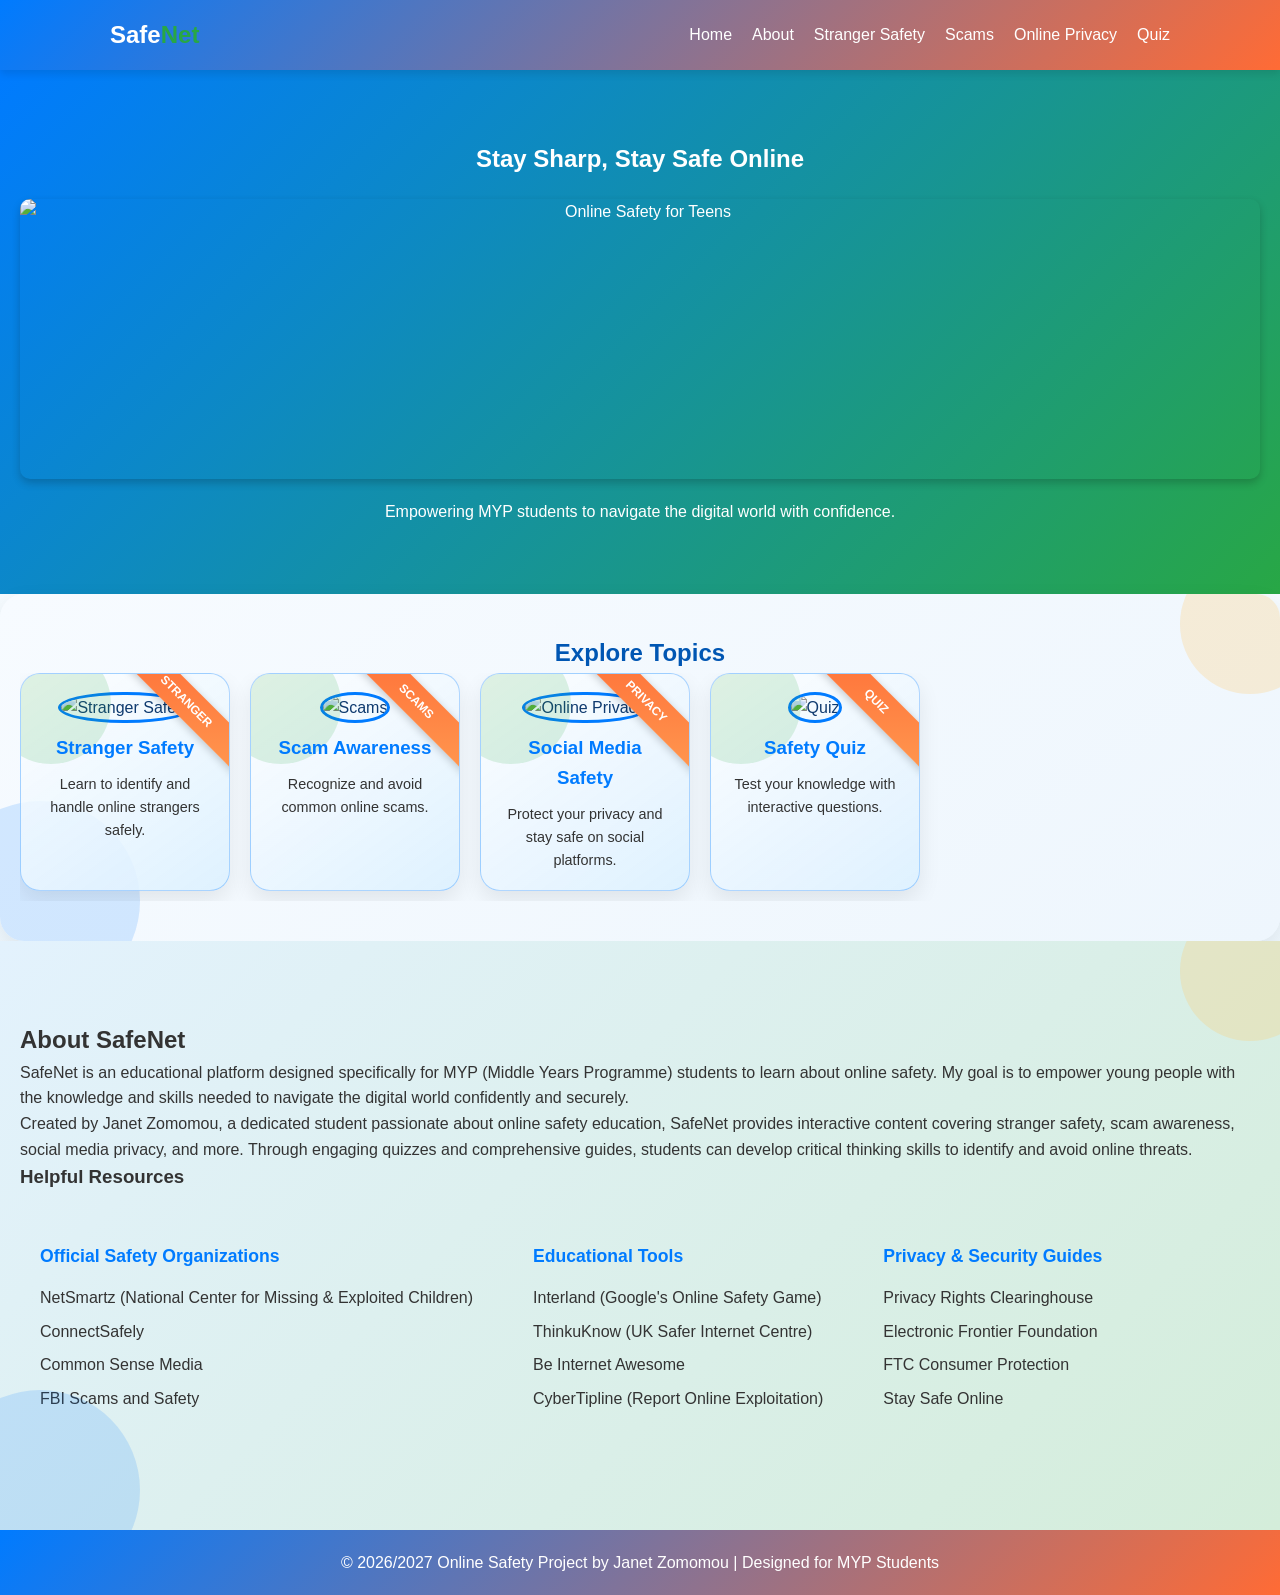
==== index.html @ 53912ee2 "Add files via upload" ====
<!DOCTYPE html>
<html lang="en">
<head>
    <meta charset="UTF-8">
    <meta name="viewport" content="width=device-width, initial-scale=1.0">
    <title>SafeNet | Online Safety for Teens</title>
    <link rel="stylesheet" href="style.css">
</head>
<body>

    <header>
        <nav class="navbar">
            <div class="logo">Safe<span>Net</span></div>
            <ul class="nav-links">
                <li><a href="index.html">Home</a></li>
                <li><a href="index.html#about">About</a></li>
                <li><a href="stranger.html">Stranger Safety</a></li>
                <li><a href="scams.html">Scams</a></li>
                <li><a href="social.html">Online Privacy</a></li>
                <li><a href="quiz.html">Quiz</a></li>
            </ul>
        </nav>
    </header>

    <main>
        <section id="home" class="hero fade-in">
            <h1>Stay Sharp, Stay Safe Online</h1>
            <img src="https://images.unsplash.com/photo-1516321318423-f06f85e504b3?ixlib=rb-4.0.3&auto=format&fit=crop&w=1400&q=80" alt="Online Safety for Teens" style="width: 100%; height: 280px; object-fit: cover; border-radius: 10px; margin: 20px auto; display: block; box-shadow: 0 4px 8px rgba(0,0,0,0.2);">
            <p>Empowering MYP students to navigate the digital world with confidence.</p>
        </section>

        <section class="topics-section">
            <h2>Explore Topics</h2>
            <div class="topic-cards">
                <a href="stranger.html" class="card stranger">
                    <img src="https://images.unsplash.com/photo-1557804506-669a67965ba0?ixlib=rb-4.0.3&auto=format&fit=crop&w=100&q=80" alt="Stranger Safety">
                    <h3>Stranger Safety</h3>
                    <p>Learn to identify and handle online strangers safely.</p>
                </a>
                <a href="scams.html" class="card scams">
                    <img src="https://images.unsplash.com/photo-1554224155-6726b3ff858f?ixlib=rb-4.0.3&auto=format&fit=crop&w=100&q=80" alt="Scams">
                    <h3>Scam Awareness</h3>
                    <p>Recognize and avoid common online scams.</p>
                </a>
                <a href="social.html" class="card social">
                    <img src="https://images.unsplash.com/photo-1611224923853-80b023f02d71?ixlib=rb-4.0.3&auto=format&fit=crop&w=100&q=80" alt="Online Privacy">
                    <h3>Social Media Safety</h3>
                    <p>Protect your privacy and stay safe on social platforms.</p>
                </a>
                <a href="quiz.html" class="card quiz">
                    <img src="https://images.unsplash.com/photo-1606092195730-5d7b9af1efc5?ixlib=rb-4.0.3&auto=format&fit=crop&w=100&q=80" alt="Quiz">
                    <h3>Safety Quiz</h3>
                    <p>Test your knowledge with interactive questions.</p>
                </a>
            </div>
        </section>

        <section id="about" class="content">
            <h2>About SafeNet</h2>
            <p>SafeNet is an educational platform designed specifically for MYP (Middle Years Programme) students to learn about online safety. My goal is to empower young people with the knowledge and skills needed to navigate the digital world confidently and securely.</p>
            <p>Created by Janet Zomomou, a dedicated student passionate about online safety education, SafeNet provides interactive content covering stranger safety, scam awareness, social media privacy, and more. Through engaging quizzes and comprehensive guides, students can develop critical thinking skills to identify and avoid online threats.</p>
            
            <h3>Helpful Resources</h3>
            <div class="resources-list">
                <div class="resource-item">
                    <h4>Official Safety Organizations</h4>
                    <ul>
                        <li><a href="https://www.netsmartz.org/" target="_blank">NetSmartz (National Center for Missing & Exploited Children)</a></li>
                        <li><a href="https://www.connectsafely.org/" target="_blank">ConnectSafely</a></li>
                        <li><a href="https://www.commonsensemedia.org/" target="_blank">Common Sense Media</a></li>
                        <li><a href="https://www.fbi.gov/scams-and-safety" target="_blank">FBI Scams and Safety</a></li>
                    </ul>
                </div>
                <div class="resource-item">
                    <h4>Educational Tools</h4>
                    <ul>
                        <li><a href="https://www.interland.com/" target="_blank">Interland (Google's Online Safety Game)</a></li>
                        <li><a href="https://www.thinkuknow.co.uk/" target="_blank">ThinkuKnow (UK Safer Internet Centre)</a></li>
                        <li><a href="https://www.beinternetawesome.withgoogle.com/" target="_blank">Be Internet Awesome</a></li>
                        <li><a href="https://www.cybertipline.org/" target="_blank">CyberTipline (Report Online Exploitation)</a></li>
                    </ul>
                </div>
                <div class="resource-item">
                    <h4>Privacy & Security Guides</h4>
                    <ul>
                        <li><a href="https://www.privacyrights.org/" target="_blank">Privacy Rights Clearinghouse</a></li>
                        <li><a href="https://www.eff.org/" target="_blank">Electronic Frontier Foundation</a></li>
                        <li><a href="https://www.consumer.ftc.gov/" target="_blank">FTC Consumer Protection</a></li>
                        <li><a href="https://www.staysafeonline.org/" target="_blank">Stay Safe Online</a></li>
                    </ul>
                </div>
            </div>
        </section>
    </main>

    <footer>
        <p>&copy; 2026/2027 Online Safety Project by Janet Zomomou | Designed for MYP Students</p>
    </footer>

    <script src="script.js"></script>
</body>
</html>
---- style.css ----
/* Variables for consistency */
:root {
    --primary-blue: #007bff;
    --secondary-green: #28a745;
    --accent-orange: #ff6b35;
    --bg-white: #ffffff;
    --text-dark: #333;
    --light-blue: #e3f2fd;
    --light-green: #d4edda;
}

* {
    margin: 0;
    padding: 0;
    box-sizing: border-box;
    scroll-behavior: smooth;
}

body {
    font-family: 'Segoe UI', Tahoma, Geneva, Verdana, sans-serif;
    line-height: 1.6;
    color: var(--text-dark);
    background: linear-gradient(to bottom, var(--bg-white), var(--light-blue));
}

/* Header & Nav */
header {
    background: linear-gradient(135deg, var(--primary-blue), var(--accent-orange));
    color: white;
    padding: 1rem 0;
    position: sticky;
    top: 0;
    z-index: 1000;
    box-shadow: 0 4px 8px rgba(0,0,0,0.1);
}

.navbar {
    display: flex;
    justify-content: space-between;
    align-items: center;
    max-width: 1100px;
    margin: 0 auto;
    padding: 0 20px;
}

.logo { font-size: 1.5rem; font-weight: bold; }
.logo span { color: var(--secondary-green); }

.nav-links {
    list-style: none;
    display: flex;
}

.nav-links li { margin-left: 20px; }
.nav-links a {
    color: white;
    text-decoration: none;
    transition: color 0.3s;
}

.nav-links a:hover { color: var(--accent-orange); }

/* Sections */
section {
    padding: 70px 20px;
    max-width: 100%;
    margin: 0;
}

.hero {
    text-align: center;
    background: linear-gradient(135deg, var(--primary-blue), var(--secondary-green));
    border-radius: 0;
    margin-top: 0;
    color: white;
    box-shadow: none;
}

.topics-section,
.content,
.quiz-section {
    background: linear-gradient(145deg, #f7fbff, #eef6fd); /* softer, less green */
    border-radius: 24px;
    padding: 60px 30px;
    box-shadow: 0 10px 24px rgba(0, 0, 0, 0.08);
    position: relative;
    overflow: hidden;
}

.topics-section::before,
.content::before,
.quiz-section::before {
    content: '';
    position: absolute;
    width: 140px;
    height: 140px;
    border-radius: 50%;
    background: rgba(255, 197, 102, 0.25);
    top: -40px;
    right: -40px;
    z-index: 0;
}

.topics-section::after,
.content::after,
.quiz-section::after {
    content: '';
    position: absolute;
    width: 200px;
    height: 200px;
    border-radius: 50%;
    background: rgba(0, 123, 255, 0.15);
    bottom: -60px;
    left: -60px;
    z-index: 0;
}

.topics-section h2, .content h1, .quiz-section h1 {
    color: #0056b3;
    position: relative;
    z-index: 1;
}


.btn {
    display: inline-block;
    background: linear-gradient(135deg, var(--accent-orange), var(--secondary-green));
    color: white;
    padding: 10px 25px;
    text-decoration: none;
    border-radius: 5px;
    margin-top: 20px;
    border: none;
    cursor: pointer;
    transition: transform 0.2s, box-shadow 0.3s;
    box-shadow: 0 4px 8px rgba(0,0,0,0.1);
}

.btn:hover {
    transform: scale(1.05);
    box-shadow: 0 8px 16px rgba(0,0,0,0.2);
}

/* Animations */
.fade-in {
    animation: fadeIn 1.5s ease-in;
}

.slide-in {
    animation: slideIn 1s ease-out;
}

@keyframes fadeIn {
    from { opacity: 0; }
    to { opacity: 1; }
}

@keyframes fadeOut {
    from { opacity: 1; }
    to { opacity: 0; }
}

@keyframes slideIn {
    from { transform: translateY(30px); opacity: 0; }
    to { transform: translateY(0); opacity: 1; }
}

/* Quiz Styles */
.quiz-section {
    background: var(--light-gray);
    border-radius: 10px;
    padding: 40px;
    text-align: center;
}

#options {
    display: flex;
    flex-direction: column;
    gap: 10px;
    margin: 20px 0;
}

.option-btn {
    padding: 10px;
    border: 1px solid var(--primary-blue);
    background: white;
    border-radius: 5px;
    cursor: pointer;
}

.option-btn:hover { background: #e3f2fd; }

@keyframes bounce {
    0%, 20%, 50%, 80%, 100% { transform: translateY(0); }
    40% { transform: translateY(-30px); }
    60% { transform: translateY(-15px); }
}

/* Progress Bar */
#progress-container {
    margin-bottom: 30px;
    text-align: center;
}

#progress-bar {
    width: 100%;
    height: 10px;
    background-color: #e0e0e0;
    border-radius: 5px;
    overflow: hidden;
    margin-bottom: 10px;
}

#progress-bar::after {
    content: '';
    display: block;
    height: 100%;
    background: linear-gradient(90deg, var(--accent-orange), var(--secondary-green));
    width: var(--progress-width, 0%);
    transition: width 0.5s ease-out;
}

#progress-text {
    font-size: 1.1rem;
    color: var(--primary-blue);
    font-weight: bold;
}

/* Quiz Animations */
#question {
    animation: fadeInQuestion 0.8s ease-out;
}

@keyframes fadeInQuestion {
    from { opacity: 0; transform: translateY(-20px); }
    to { opacity: 1; transform: translateY(0); }
}

.option-btn {
    padding: 15px;
    border: 2px solid var(--primary-blue);
    background: white;
    border-radius: 8px;
    cursor: pointer;
    transition: all 0.3s ease;
    margin: 5px 0;
    opacity: 0;
    transform: translateX(-50px);
    animation: slideInOption 0.6s ease-out forwards;
}

.option-btn:nth-child(1) { animation-delay: 0.1s; }
.option-btn:nth-child(2) { animation-delay: 0.2s; }
.option-btn:nth-child(3) { animation-delay: 0.3s; }

@keyframes slideInOption {
    to {
        opacity: 1;
        transform: translateX(0);
    }
}

.option-btn:hover {
    background: var(--light-blue);
    transform: scale(1.02);
    box-shadow: 0 4px 12px rgba(0,0,0,0.15);
}

.option-btn.correct {
    background: var(--secondary-green);
    color: white;
    animation: correctPulse 0.6s ease-out;
}

.option-btn.wrong {
    background: #dc3545;
    color: white;
    animation: shake 0.5s ease-in-out;
}

@keyframes correctPulse {
    0% { transform: scale(1); }
    50% { transform: scale(1.05); }
    100% { transform: scale(1); }
}

@keyframes shake {
    0%, 100% { transform: translateX(0); }
    25% { transform: translateX(-5px); }
    75% { transform: translateX(5px); }
}

#next-btn {
    animation: fadeInButton 0.5s ease-out;
}

@keyframes fadeInButton {
    from { opacity: 0; transform: scale(0.8); }
    to { opacity: 1; transform: scale(1); }
}

/* Confetti Animation */
.confetti {
    position: absolute;
    width: 10px;
    height: 10px;
    background-color: var(--accent-orange);
    animation: fall 3s linear infinite;
}

.confetti:nth-child(odd) {
    background-color: var(--secondary-green);
}

@keyframes fall {
    to {
        transform: translateY(100vh) rotate(360deg);
        opacity: 0;
    }
}

/* Topic Cards */
.topics-section {
    padding: 40px 20px;
    text-align: center;
}

.topic-cards {
    display: flex;
    justify-content: start;
    gap: 20px;
    flex-wrap: nowrap;
    overflow-x: auto;
    padding-bottom: 10px;
}

.card {
    background: linear-gradient(145deg, rgba(255,255,255,0.8), rgba(220,240,255,0.9));
    border-radius: 20px;
    box-shadow: 0 10px 22px rgba(0,0,0,0.08);
    padding: 18px;
    text-align: center;
    cursor: pointer;
    transition: transform 0.25s, box-shadow 0.25s;
    width: 210px;
    text-decoration: none;
    color: #0f3a6f;
    border: 1px solid rgba(0,123,255,0.3);
    position: relative;
    overflow: hidden;
    z-index: 1;
}

.card::before {
    content: '';
    position: absolute;
    width: 120px;
    height: 120px;
    border-radius: 50%;
    background: rgba(40,167,69,0.15);
    top: -30px;
    left: -30px;
    z-index: 0;
}

.card::after {
    content: 'Popular';
    position: absolute;
    top: 12px;
    right: -42px;
    width: 170px;
    padding: 6px 0;
    background: linear-gradient(135deg, #ff6b35, #ff974f);
    color: white;
    font-size: 0.75rem;
    font-weight: 700;
    text-transform: uppercase;
    text-align: center;
    transform: rotate(45deg);
    box-shadow: 0 2px 8px rgba(0,0,0,0.2);
    z-index: 2;
}

.card.stranger::after { content: 'Stranger'; }
.card.scams::after { content: 'Scams'; }
.card.social::after { content: 'Privacy'; }
.card.quiz::after { content: 'Quiz'; }

.card:hover {
    transform: translateY(-3px) scale(1.03);
    box-shadow: 0 14px 26px rgba(0,0,0,0.15);
    border-color: var(--accent-orange);
}

.card h3, .card p {
    position: relative;
    z-index: 1;
}

.card:hover {
    transform: scale(1.05);
    box-shadow: 0 12px 24px rgba(0,0,0,0.2);
    border-color: var(--accent-orange);
}

.card img {
    width: 100px;
    height: 100px;
    object-fit: cover;
    border-radius: 50%;
    margin-bottom: 10px;
    border: 3px solid var(--primary-blue);
}

.card h3 {
    margin: 0 0 10px 0;
    color: var(--primary-blue);
}

.card p {
    font-size: 0.9rem;
    color: var(--text-dark);
}

/* Content */
.content {
    padding: 80px 20px;
    max-width: 100%;
    width: 100%;
    margin: 0;
    background: linear-gradient(135deg, var(--light-blue), var(--light-green));
    border-radius: 0;
    box-shadow: none;
}

.content h1 {
    color: var(--primary-blue);
    margin-bottom: 20px;
    text-shadow: 1px 1px 2px rgba(0,0,0,0.1);
}

.content iframe {
    max-width: 100%;
    border-radius: 10px;
    box-shadow: 0 4px 8px rgba(0,0,0,0.1);
}

/* Resources */
.resources-list {
    display: flex;
    flex-wrap: nowrap;
    overflow-x: auto;
    gap: 20px;
    margin-top: 30px;
    padding-bottom: 10px;
}

.resource-item {
    background: transparent;
    padding: 20px;
    border-radius: 0;
    box-shadow: none;
    border-left: none;
    min-width: 260px;
}

.resource-item h4 {
    color: var(--primary-blue);
    margin-bottom: 15px;
    font-size: 1.1rem;
}

.resource-item ul {
    list-style: none;
    padding: 0;
}

.resource-item li {
    margin-bottom: 8px;
}

.resource-item a {
    color: var(--text-dark);
    text-decoration: none;
    transition: color 0.3s;
}

.resource-item a:hover {
    color: var(--accent-orange);
}

/* Quiz Styles */
.quiz-section {
    padding: 80px 20px;
    max-width: 900px;
    margin: 0 auto;
    background: linear-gradient(135deg, var(--light-green), var(--light-blue));
    border-radius: 15px;
    box-shadow: 0 8px 16px rgba(0,0,0,0.1);
    text-align: center;
}

.quiz-section h1 {
    color: var(--primary-blue);
    margin-bottom: 40px;
    text-shadow: 1px 1px 2px rgba(0,0,0,0.1);
}

#options {
    display: flex;
    flex-direction: column;
    gap: 10px;
    margin: 20px 0;
}

.option-btn {
    padding: 10px;
    border: 2px solid var(--primary-blue);
    background: linear-gradient(135deg, var(--bg-white), var(--light-blue));
    border-radius: 5px;
    cursor: pointer;
    transition: all 0.3s;
}

.option-btn:hover { 
    background: linear-gradient(135deg, var(--accent-orange), var(--secondary-green));
    color: white;
    transform: scale(1.02);
}

footer {
    text-align: center;
    padding: 20px;
    background: linear-gradient(135deg, var(--primary-blue), var(--accent-orange));
    color: white;
    box-shadow: 0 -4px 8px rgba(0,0,0,0.1);
}

/* Responsive */
@media (max-width: 768px) {
    .navbar {
        flex-direction: column;
        text-align: center;
    }
    .nav-links {
        margin-top: 10px;
    }
    .nav-links li {
        margin: 0 10px;
    }
    .topic-cards {
        flex-direction: column;
        align-items: center;
    }
    .card {
        width: 80%;
        max-width: 300px;
    }
    section, .content, .quiz-section {
        padding: 40px 10px;
    }
}
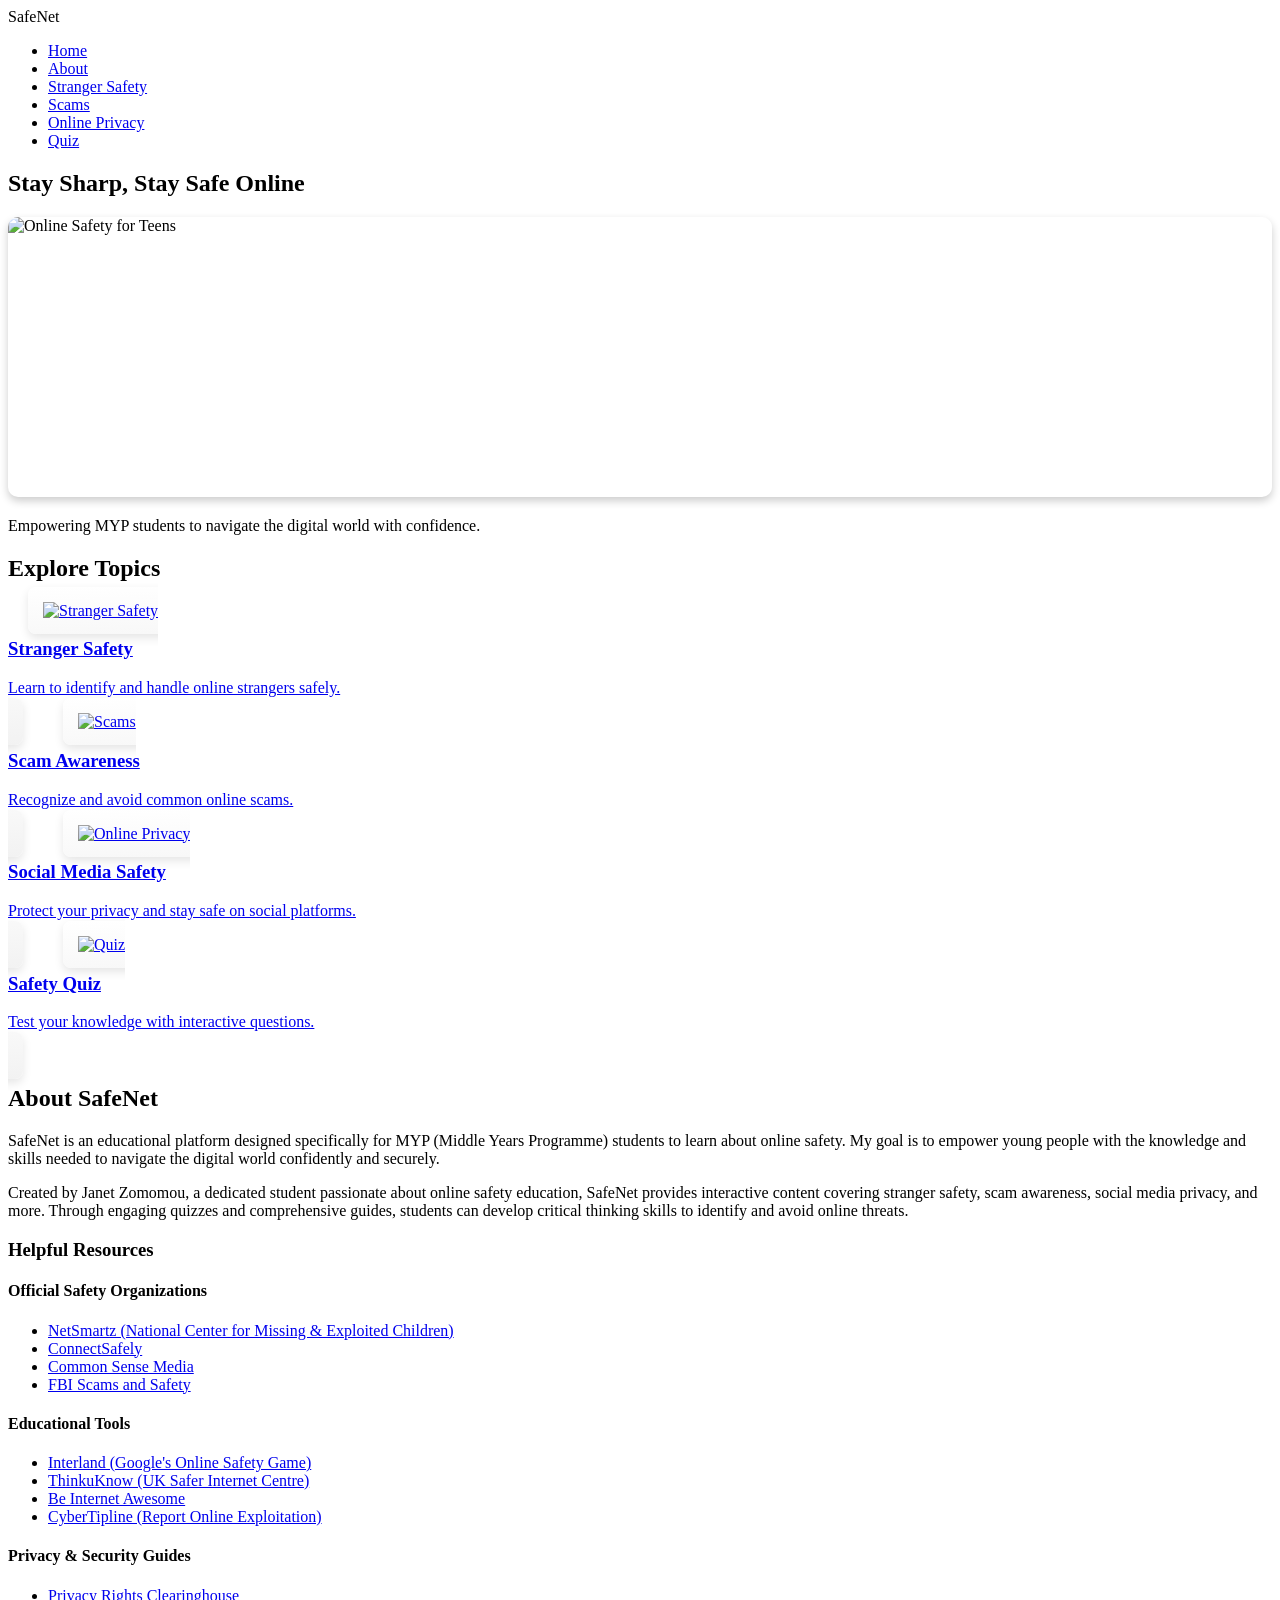
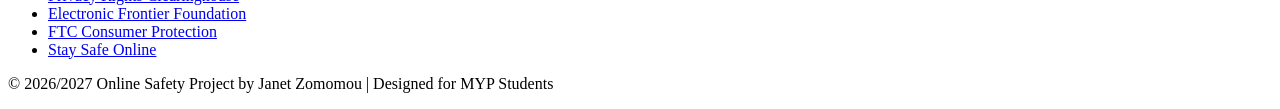
==== commit 0bc2f332: "Update index.html" ====
--- a/index.html
+++ b/index.html
@@ -99,4 +99,4 @@
 
     <script src="script.js"></script>
 </body>
-</html>+</html>
--- a/style.css
+++ b/style.css
@@ -1,562 +1,33 @@
-/* Variables for consistency */
-:root {
-    --primary-blue: #007bff;
-    --secondary-green: #28a745;
-    --accent-orange: #ff6b35;
-    --bg-white: #ffffff;
-    --text-dark: #333;
-    --light-blue: #e3f2fd;
-    --light-green: #d4edda;
-}
-
-* {
-    margin: 0;
-    padding: 0;
-    box-sizing: border-box;
-    scroll-behavior: smooth;
-}
-
-body {
-    font-family: 'Segoe UI', Tahoma, Geneva, Verdana, sans-serif;
-    line-height: 1.6;
-    color: var(--text-dark);
-    background: linear-gradient(to bottom, var(--bg-white), var(--light-blue));
-}
-
-/* Header & Nav */
-header {
-    background: linear-gradient(135deg, var(--primary-blue), var(--accent-orange));
-    color: white;
-    padding: 1rem 0;
-    position: sticky;
-    top: 0;
-    z-index: 1000;
-    box-shadow: 0 4px 8px rgba(0,0,0,0.1);
-}
-
-.navbar {
-    display: flex;
-    justify-content: space-between;
-    align-items: center;
-    max-width: 1100px;
-    margin: 0 auto;
-    padding: 0 20px;
-}
-
-.logo { font-size: 1.5rem; font-weight: bold; }
-.logo span { color: var(--secondary-green); }
-
-.nav-links {
-    list-style: none;
-    display: flex;
-}
-
-.nav-links li { margin-left: 20px; }
-.nav-links a {
-    color: white;
-    text-decoration: none;
-    transition: color 0.3s;
-}
-
-.nav-links a:hover { color: var(--accent-orange); }
-
-/* Sections */
-section {
-    padding: 70px 20px;
-    max-width: 100%;
-    margin: 0;
-}
-
-.hero {
-    text-align: center;
-    background: linear-gradient(135deg, var(--primary-blue), var(--secondary-green));
-    border-radius: 0;
-    margin-top: 0;
-    color: white;
-    box-shadow: none;
-}
-
-.topics-section,
-.content,
-.quiz-section {
-    background: linear-gradient(145deg, #f7fbff, #eef6fd); /* softer, less green */
-    border-radius: 24px;
-    padding: 60px 30px;
-    box-shadow: 0 10px 24px rgba(0, 0, 0, 0.08);
-    position: relative;
-    overflow: hidden;
-}
-
-.topics-section::before,
-.content::before,
-.quiz-section::before {
-    content: '';
-    position: absolute;
-    width: 140px;
-    height: 140px;
-    border-radius: 50%;
-    background: rgba(255, 197, 102, 0.25);
-    top: -40px;
-    right: -40px;
-    z-index: 0;
-}
-
-.topics-section::after,
-.content::after,
-.quiz-section::after {
-    content: '';
-    position: absolute;
-    width: 200px;
-    height: 200px;
-    border-radius: 50%;
-    background: rgba(0, 123, 255, 0.15);
-    bottom: -60px;
-    left: -60px;
-    z-index: 0;
-}
-
-.topics-section h2, .content h1, .quiz-section h1 {
-    color: #0056b3;
-    position: relative;
-    z-index: 1;
-}
-
-
-.btn {
-    display: inline-block;
-    background: linear-gradient(135deg, var(--accent-orange), var(--secondary-green));
-    color: white;
-    padding: 10px 25px;
-    text-decoration: none;
-    border-radius: 5px;
-    margin-top: 20px;
-    border: none;
-    cursor: pointer;
-    transition: transform 0.2s, box-shadow 0.3s;
-    box-shadow: 0 4px 8px rgba(0,0,0,0.1);
-}
-
-.btn:hover {
-    transform: scale(1.05);
-    box-shadow: 0 8px 16px rgba(0,0,0,0.2);
-}
-
-/* Animations */
-.fade-in {
-    animation: fadeIn 1.5s ease-in;
-}
-
-.slide-in {
-    animation: slideIn 1s ease-out;
-}
-
-@keyframes fadeIn {
-    from { opacity: 0; }
-    to { opacity: 1; }
-}
-
-@keyframes fadeOut {
-    from { opacity: 1; }
-    to { opacity: 0; }
-}
-
-@keyframes slideIn {
-    from { transform: translateY(30px); opacity: 0; }
-    to { transform: translateY(0); opacity: 1; }
-}
-
-/* Quiz Styles */
-.quiz-section {
-    background: var(--light-gray);
-    border-radius: 10px;
-    padding: 40px;
-    text-align: center;
-}
-
-#options {
-    display: flex;
-    flex-direction: column;
-    gap: 10px;
-    margin: 20px 0;
-}
-
-.option-btn {
-    padding: 10px;
-    border: 1px solid var(--primary-blue);
-    background: white;
-    border-radius: 5px;
-    cursor: pointer;
-}
-
-.option-btn:hover { background: #e3f2fd; }
-
-@keyframes bounce {
-    0%, 20%, 50%, 80%, 100% { transform: translateY(0); }
-    40% { transform: translateY(-30px); }
-    60% { transform: translateY(-15px); }
-}
-
-/* Progress Bar */
-#progress-container {
-    margin-bottom: 30px;
-    text-align: center;
-}
-
-#progress-bar {
-    width: 100%;
-    height: 10px;
-    background-color: #e0e0e0;
-    border-radius: 5px;
-    overflow: hidden;
-    margin-bottom: 10px;
-}
-
-#progress-bar::after {
-    content: '';
-    display: block;
-    height: 100%;
-    background: linear-gradient(90deg, var(--accent-orange), var(--secondary-green));
-    width: var(--progress-width, 0%);
-    transition: width 0.5s ease-out;
-}
-
-#progress-text {
-    font-size: 1.1rem;
-    color: var(--primary-blue);
-    font-weight: bold;
-}
-
-/* Quiz Animations */
-#question {
-    animation: fadeInQuestion 0.8s ease-out;
-}
-
-@keyframes fadeInQuestion {
-    from { opacity: 0; transform: translateY(-20px); }
-    to { opacity: 1; transform: translateY(0); }
-}
-
-.option-btn {
-    padding: 15px;
-    border: 2px solid var(--primary-blue);
-    background: white;
-    border-radius: 8px;
-    cursor: pointer;
-    transition: all 0.3s ease;
-    margin: 5px 0;
-    opacity: 0;
-    transform: translateX(-50px);
-    animation: slideInOption 0.6s ease-out forwards;
-}
-
-.option-btn:nth-child(1) { animation-delay: 0.1s; }
-.option-btn:nth-child(2) { animation-delay: 0.2s; }
-.option-btn:nth-child(3) { animation-delay: 0.3s; }
-
-@keyframes slideInOption {
-    to {
-        opacity: 1;
-        transform: translateX(0);
-    }
-}
-
-.option-btn:hover {
-    background: var(--light-blue);
-    transform: scale(1.02);
-    box-shadow: 0 4px 12px rgba(0,0,0,0.15);
-}
-
-.option-btn.correct {
-    background: var(--secondary-green);
-    color: white;
-    animation: correctPulse 0.6s ease-out;
-}
-
-.option-btn.wrong {
-    background: #dc3545;
-    color: white;
-    animation: shake 0.5s ease-in-out;
-}
-
-@keyframes correctPulse {
-    0% { transform: scale(1); }
-    50% { transform: scale(1.05); }
-    100% { transform: scale(1); }
-}
-
-@keyframes shake {
-    0%, 100% { transform: translateX(0); }
-    25% { transform: translateX(-5px); }
-    75% { transform: translateX(5px); }
-}
-
-#next-btn {
-    animation: fadeInButton 0.5s ease-out;
-}
-
-@keyframes fadeInButton {
-    from { opacity: 0; transform: scale(0.8); }
-    to { opacity: 1; transform: scale(1); }
-}
-
-/* Confetti Animation */
-.confetti {
-    position: absolute;
-    width: 10px;
-    height: 10px;
-    background-color: var(--accent-orange);
-    animation: fall 3s linear infinite;
-}
-
-.confetti:nth-child(odd) {
-    background-color: var(--secondary-green);
-}
-
-@keyframes fall {
-    to {
-        transform: translateY(100vh) rotate(360deg);
-        opacity: 0;
-    }
-}
-
-/* Topic Cards */
-.topics-section {
-    padding: 40px 20px;
-    text-align: center;
-}
-
-.topic-cards {
-    display: flex;
-    justify-content: start;
-    gap: 20px;
-    flex-wrap: nowrap;
-    overflow-x: auto;
-    padding-bottom: 10px;
-}
-
-.card {
-    background: linear-gradient(145deg, rgba(255,255,255,0.8), rgba(220,240,255,0.9));
-    border-radius: 20px;
-    box-shadow: 0 10px 22px rgba(0,0,0,0.08);
-    padding: 18px;
-    text-align: center;
-    cursor: pointer;
-    transition: transform 0.25s, box-shadow 0.25s;
-    width: 210px;
-    text-decoration: none;
-    color: #0f3a6f;
-    border: 1px solid rgba(0,123,255,0.3);
-    position: relative;
-    overflow: hidden;
-    z-index: 1;
-}
-
-.card::before {
-    content: '';
-    position: absolute;
-    width: 120px;
-    height: 120px;
-    border-radius: 50%;
-    background: rgba(40,167,69,0.15);
-    top: -30px;
-    left: -30px;
-    z-index: 0;
-}
-
-.card::after {
-    content: 'Popular';
-    position: absolute;
-    top: 12px;
-    right: -42px;
-    width: 170px;
-    padding: 6px 0;
-    background: linear-gradient(135deg, #ff6b35, #ff974f);
-    color: white;
-    font-size: 0.75rem;
-    font-weight: 700;
-    text-transform: uppercase;
-    text-align: center;
-    transform: rotate(45deg);
-    box-shadow: 0 2px 8px rgba(0,0,0,0.2);
-    z-index: 2;
-}
-
-.card.stranger::after { content: 'Stranger'; }
-.card.scams::after { content: 'Scams'; }
-.card.social::after { content: 'Privacy'; }
-.card.quiz::after { content: 'Quiz'; }
-
-.card:hover {
-    transform: translateY(-3px) scale(1.03);
-    box-shadow: 0 14px 26px rgba(0,0,0,0.15);
-    border-color: var(--accent-orange);
-}
-
-.card h3, .card p {
-    position: relative;
-    z-index: 1;
-}
-
-.card:hover {
-    transform: scale(1.05);
-    box-shadow: 0 12px 24px rgba(0,0,0,0.2);
-    border-color: var(--accent-orange);
-}
-
-.card img {
-    width: 100px;
-    height: 100px;
-    object-fit: cover;
-    border-radius: 50%;
-    margin-bottom: 10px;
-    border: 3px solid var(--primary-blue);
-}
-
-.card h3 {
-    margin: 0 0 10px 0;
-    color: var(--primary-blue);
-}
-
-.card p {
-    font-size: 0.9rem;
-    color: var(--text-dark);
-}
-
-/* Content */
-.content {
-    padding: 80px 20px;
-    max-width: 100%;
-    width: 100%;
-    margin: 0;
-    background: linear-gradient(135deg, var(--light-blue), var(--light-green));
-    border-radius: 0;
-    box-shadow: none;
-}
-
-.content h1 {
-    color: var(--primary-blue);
-    margin-bottom: 20px;
-    text-shadow: 1px 1px 2px rgba(0,0,0,0.1);
-}
-
-.content iframe {
-    max-width: 100%;
-    border-radius: 10px;
-    box-shadow: 0 4px 8px rgba(0,0,0,0.1);
-}
-
-/* Resources */
-.resources-list {
-    display: flex;
-    flex-wrap: nowrap;
-    overflow-x: auto;
-    gap: 20px;
-    margin-top: 30px;
-    padding-bottom: 10px;
-}
-
-.resource-item {
-    background: transparent;
-    padding: 20px;
-    border-radius: 0;
-    box-shadow: none;
-    border-left: none;
-    min-width: 260px;
-}
-
-.resource-item h4 {
-    color: var(--primary-blue);
-    margin-bottom: 15px;
-    font-size: 1.1rem;
-}
-
-.resource-item ul {
-    list-style: none;
-    padding: 0;
-}
-
-.resource-item li {
-    margin-bottom: 8px;
-}
-
-.resource-item a {
-    color: var(--text-dark);
-    text-decoration: none;
-    transition: color 0.3s;
-}
-
-.resource-item a:hover {
-    color: var(--accent-orange);
-}
-
-/* Quiz Styles */
-.quiz-section {
-    padding: 80px 20px;
-    max-width: 900px;
-    margin: 0 auto;
-    background: linear-gradient(135deg, var(--light-green), var(--light-blue));
-    border-radius: 15px;
-    box-shadow: 0 8px 16px rgba(0,0,0,0.1);
-    text-align: center;
-}
-
-.quiz-section h1 {
-    color: var(--primary-blue);
-    margin-bottom: 40px;
-    text-shadow: 1px 1px 2px rgba(0,0,0,0.1);
-}
-
-#options {
-    display: flex;
-    flex-direction: column;
-    gap: 10px;
-    margin: 20px 0;
-}
-
-.option-btn {
-    padding: 10px;
-    border: 2px solid var(--primary-blue);
-    background: linear-gradient(135deg, var(--bg-white), var(--light-blue));
-    border-radius: 5px;
-    cursor: pointer;
-    transition: all 0.3s;
-}
-
-.option-btn:hover { 
-    background: linear-gradient(135deg, var(--accent-orange), var(--secondary-green));
-    color: white;
-    transform: scale(1.02);
-}
-
-footer {
-    text-align: center;
-    padding: 20px;
-    background: linear-gradient(135deg, var(--primary-blue), var(--accent-orange));
-    color: white;
-    box-shadow: 0 -4px 8px rgba(0,0,0,0.1);
-}
-
-/* Responsive */
-@media (max-width: 768px) {
-    .navbar {
-        flex-direction: column;
-        text-align: center;
-    }
-    .nav-links {
-        margin-top: 10px;
-    }
-    .nav-links li {
-        margin: 0 10px;
-    }
-    .topic-cards {
-        flex-direction: column;
-        align-items: center;
-    }
-    .card {
-        width: 80%;
-        max-width: 300px;
-    }
-    section, .content, .quiz-section {
-        padding: 40px 10px;
-    }
+.container {
+    display: flex;
+    flex-wrap: wrap;
+    justify-content: space-around;
+    margin: 0 auto;
+}
+
+.card {
+    background: linear-gradient(to bottom right, #ffffff, #f2f2f2);
+    border-radius: 8px;
+    box-shadow: 0 4px 10px rgba(0, 0, 0, 0.1);
+    margin: 20px;
+    padding: 15px;
+    transition: transform 0.3s, box-shadow 0.3s;
+    width: calc(30% - 40px);
+}
+
+.card:hover {
+    transform: translateY(-5px);
+    box-shadow: 0 6px 15px rgba(0, 0, 0, 0.2);
+}
+
+@media (max-width: 768px) {
+    .card {
+        width: calc(45% - 40px);
+    }
+}
+
+@media (max-width: 480px) {
+    .card {
+        width: calc(90% - 40px);
+    }
 }
